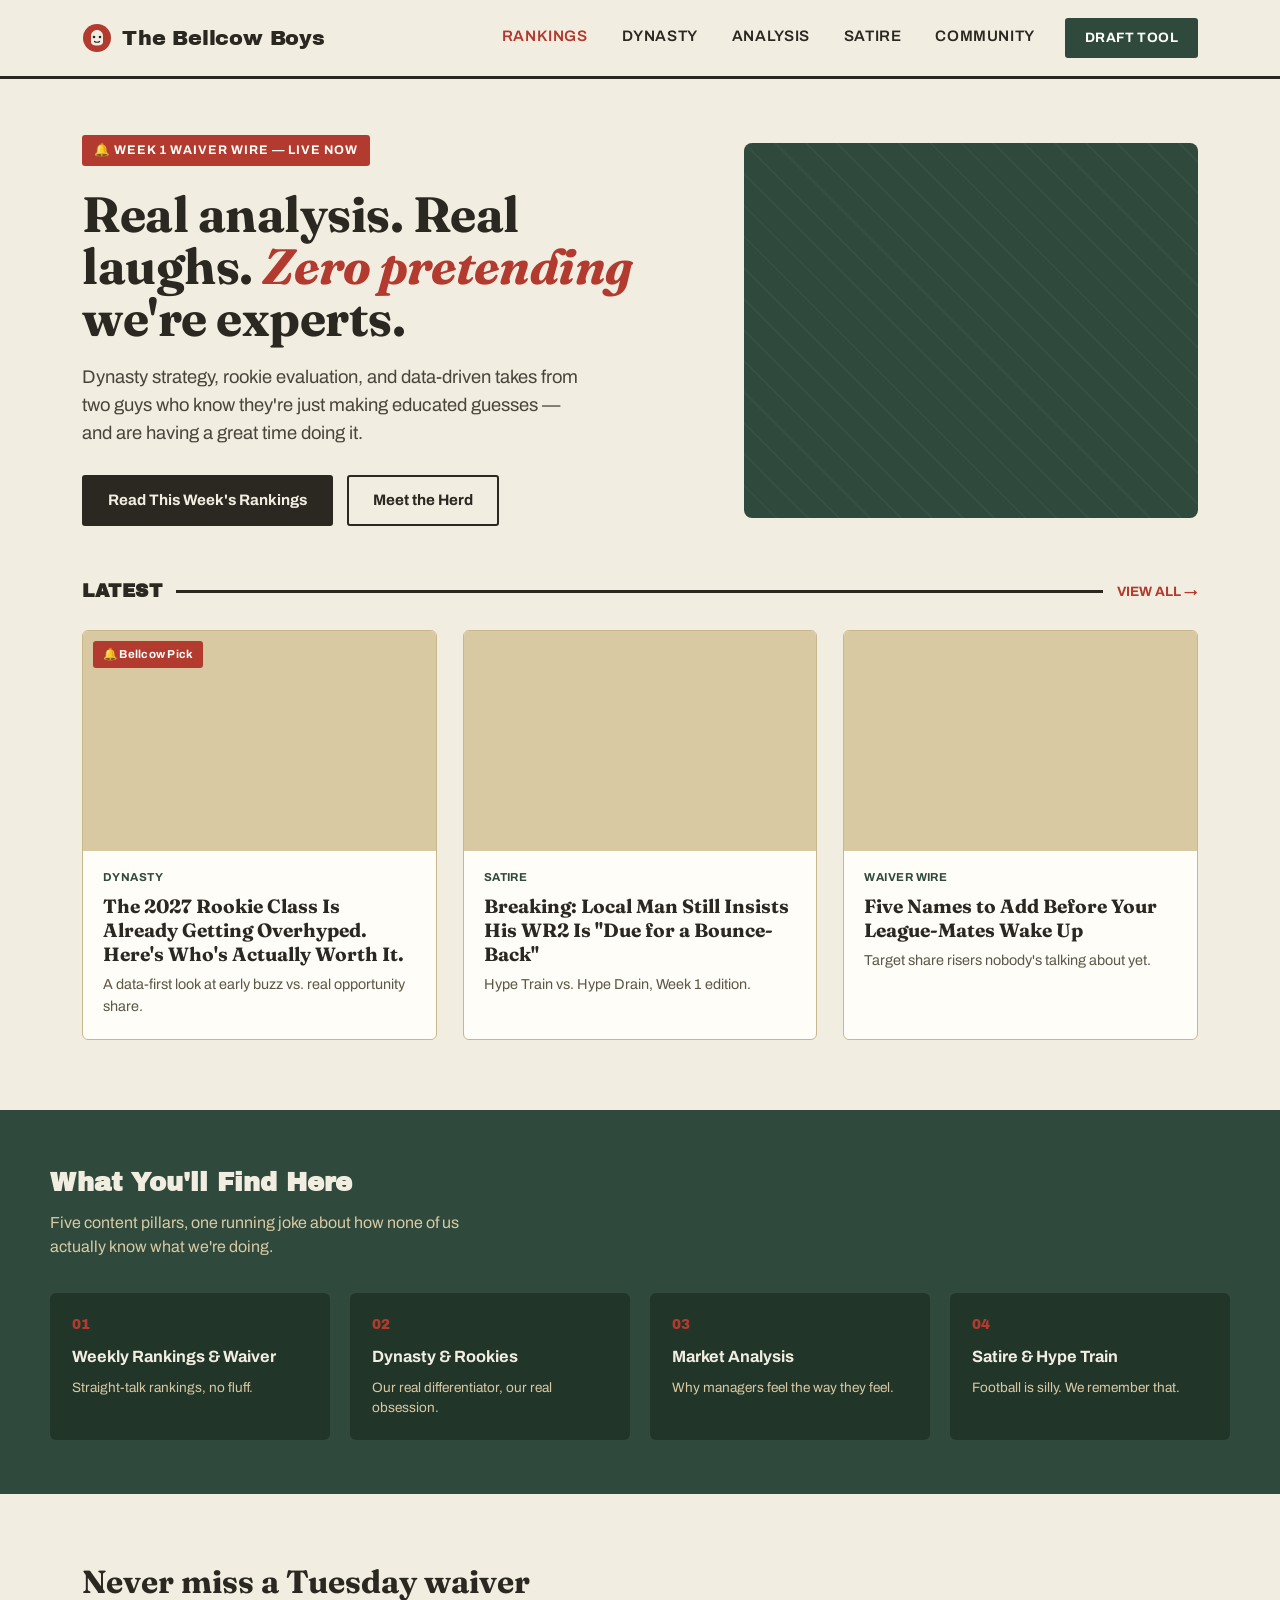
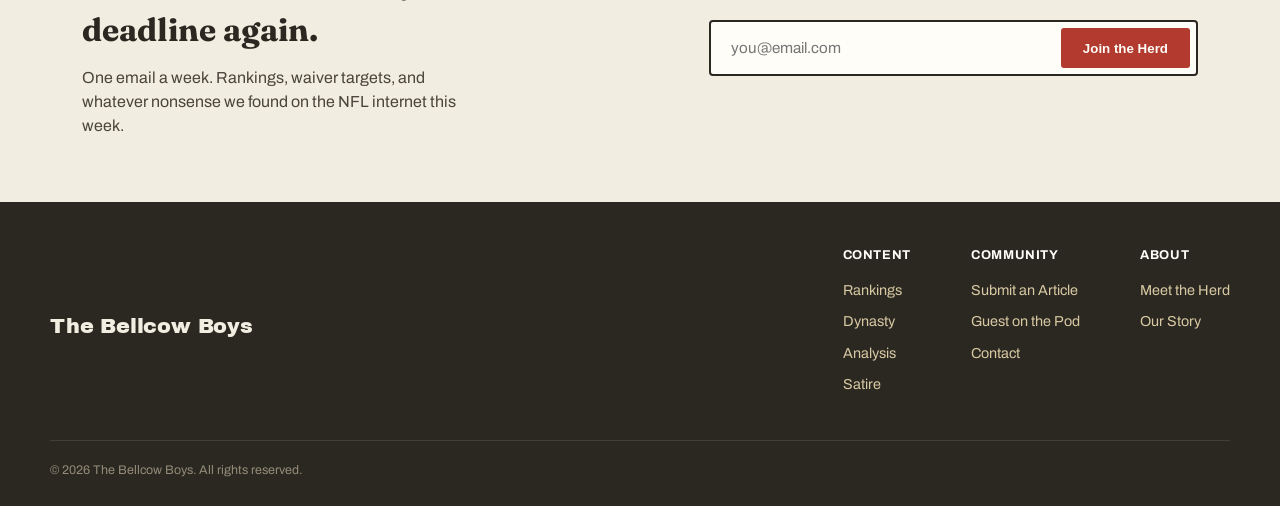
==== index.html @ 6c77ea90 "Add files via upload" ====
<!DOCTYPE html>
<html lang="en">
<head>
<meta charset="UTF-8">
<meta name="viewport" content="width=device-width, initial-scale=1.0">
<title>The Bellcow Boys — Fantasy Football</title>
<meta name="description" content="Dynasty strategy, rookie evaluation, and data-driven fantasy football analysis from The Bellcow Boys.">
<link rel="stylesheet" href="styles.css">
</head>
<body>

<header>
  <div class="nav-wrap">
    <a href="index.html" class="logo">
      <svg width="30" height="30" viewBox="0 0 30 30" fill="none">
        <circle cx="15" cy="15" r="14" fill="#B23A2E"/>
        <path d="M9 13c0-3.5 2.8-6 6-6s6 2.5 6 6v6c0 2-1.8 3.5-6 3.5s-6-1.5-6-3.5v-6z" fill="#F2EDE1"/>
        <circle cx="12" cy="14" r="1.3" fill="#2B2822"/>
        <circle cx="18" cy="14" r="1.3" fill="#2B2822"/>
        <path d="M12.5 18.5c1 1 4 1 5 0" stroke="#2B2822" stroke-width="1.2" stroke-linecap="round"/>
      </svg>
      The Bellcow Boys
    </a>
    <div class="nav-right">
      <nav class="links">
        <a href="#" class="active">Rankings</a>
        <a href="#">Dynasty</a>
        <a href="#">Analysis</a>
        <a href="#">Satire</a>
        <a href="#">Community</a>
      </nav>
      <a href="#" class="nav-cta">Draft Tool</a>
    </div>
  </div>
</header>

<section class="hero">
  <div>
    <span class="hero-eyebrow">🔔 Week 1 Waiver Wire — Live Now</span>
    <h1>Real analysis. Real laughs. <em>Zero pretending</em> we're experts.</h1>
    <p>Dynasty strategy, rookie evaluation, and data-driven takes from two guys who know they're just making educated guesses — and are having a great time doing it.</p>
    <div class="hero-actions">
      <a href="article.html" class="btn-primary">Read This Week's Rankings</a>
      <a href="#" class="btn-secondary">Meet the Herd</a>
    </div>
  </div>
  <div class="hero-art"></div>
</section>

<div class="section-label">
  <h2>Latest</h2>
  <div class="rule"></div>
  <a href="#" class="viewall">View All →</a>
</div>

<div class="grid">
  <a class="card" href="article.html">
    <div class="card-thumb pick"></div>
    <div class="card-body">
      <span class="card-tag">Dynasty</span>
      <h3>The 2027 Rookie Class Is Already Getting Overhyped. Here's Who's Actually Worth It.</h3>
      <p>A data-first look at early buzz vs. real opportunity share.</p>
    </div>
  </a>
  <a class="card" href="#">
    <div class="card-thumb"></div>
    <div class="card-body">
      <span class="card-tag">Satire</span>
      <h3>Breaking: Local Man Still Insists His WR2 Is "Due for a Bounce-Back"</h3>
      <p>Hype Train vs. Hype Drain, Week 1 edition.</p>
    </div>
  </a>
  <a class="card" href="#">
    <div class="card-thumb"></div>
    <div class="card-body">
      <span class="card-tag">Waiver Wire</span>
      <h3>Five Names to Add Before Your League-Mates Wake Up</h3>
      <p>Target share risers nobody's talking about yet.</p>
    </div>
  </a>
</div>

<section class="pillars">
  <div class="pillars-inner">
    <h2>What You'll Find Here</h2>
    <p>Five content pillars, one running joke about how none of us actually know what we're doing.</p>
    <div class="pillar-row">
      <div class="pillar">
        <div class="num">01</div>
        <h4>Weekly Rankings & Waiver</h4>
        <p>Straight-talk rankings, no fluff.</p>
      </div>
      <div class="pillar">
        <div class="num">02</div>
        <h4>Dynasty & Rookies</h4>
        <p>Our real differentiator, our real obsession.</p>
      </div>
      <div class="pillar">
        <div class="num">03</div>
        <h4>Market Analysis</h4>
        <p>Why managers feel the way they feel.</p>
      </div>
      <div class="pillar">
        <div class="num">04</div>
        <h4>Satire & Hype Train</h4>
        <p>Football is silly. We remember that.</p>
      </div>
    </div>
  </div>
</section>

<section class="newsletter">
  <div>
    <h2>Never miss a Tuesday waiver deadline again.</h2>
    <p>One email a week. Rankings, waiver targets, and whatever nonsense we found on the NFL internet this week.</p>
  </div>
  <form class="newsletter-form">
    <input type="email" placeholder="you@email.com" />
    <button type="submit">Join the Herd</button>
  </form>
</section>

<footer>
  <div class="footer-inner">
    <div class="logo">The Bellcow Boys</div>
    <div class="footer-cols">
      <div class="footer-col">
        <h5>Content</h5>
        <a href="#">Rankings</a>
        <a href="#">Dynasty</a>
        <a href="#">Analysis</a>
        <a href="#">Satire</a>
      </div>
      <div class="footer-col">
        <h5>Community</h5>
        <a href="#">Submit an Article</a>
        <a href="#">Guest on the Pod</a>
        <a href="#">Contact</a>
      </div>
      <div class="footer-col">
        <h5>About</h5>
        <a href="#">Meet the Herd</a>
        <a href="#">Our Story</a>
      </div>
    </div>
  </div>
  <div class="footer-bottom">© 2026 The Bellcow Boys. All rights reserved.</div>
</footer>

</body>
</html>
---- styles.css ----
@import url('https://fonts.googleapis.com/css2?family=Archivo+Black&family=Archivo:wght@400;500;600;700&family=Fraunces:opsz,wght@9..144,500;9..144,700&display=swap');

:root {
  --cream: #F2EDE1;
  --cream-dim: #EAE2D0;
  --barn-red: #B23A2E;
  --barn-red-dark: #8E2E24;
  --forest: #2F4A3C;
  --forest-dark: #223529;
  --charcoal: #2B2822;
  --tan: #D8C9A3;
  --tan-line: #C9B78C;
  --white: #FFFDF8;

  --font-display: 'Archivo Black', sans-serif;
  --font-serif: 'Fraunces', serif;
  --font-body: 'Archivo', sans-serif;
}

* { box-sizing: border-box; margin: 0; padding: 0; }

body {
  background: var(--cream);
  color: var(--charcoal);
  font-family: var(--font-body);
  line-height: 1.5;
}

a { color: inherit; text-decoration: none; }

/* ---------- NAV (shared across every page) ---------- */
header {
  background: var(--cream);
  border-bottom: 3px solid var(--charcoal);
  position: sticky;
  top: 0;
  z-index: 100;
}
.nav-wrap {
  max-width: 1180px;
  margin: 0 auto;
  padding: 18px 32px;
  display: flex;
  align-items: center;
  justify-content: space-between;
}
.logo {
  display: flex;
  align-items: center;
  gap: 10px;
  font-family: var(--font-display);
  font-size: 1.3rem;
  letter-spacing: -0.01em;
  color: var(--charcoal);
}
.logo svg { flex-shrink: 0; }
nav.links {
  display: flex;
  gap: 34px;
  font-weight: 600;
  font-size: 0.95rem;
  text-transform: uppercase;
  letter-spacing: 0.04em;
}
nav.links a {
  position: relative;
  padding-bottom: 4px;
  transition: color .15s ease;
}
nav.links a:hover { color: var(--barn-red); }
nav.links a.active { color: var(--barn-red); }
.nav-cta {
  background: var(--forest);
  color: var(--white);
  padding: 10px 20px;
  border-radius: 3px;
  font-weight: 700;
  font-size: 0.85rem;
  text-transform: uppercase;
  letter-spacing: 0.03em;
}
.nav-right { display: flex; align-items: center; gap: 30px; }

/* ---------- HERO (homepage only) ---------- */
.hero {
  max-width: 1180px;
  margin: 0 auto;
  padding: 56px 32px 40px;
  display: grid;
  grid-template-columns: 1.15fr 0.85fr;
  gap: 48px;
  align-items: center;
}
.hero-eyebrow {
  display: inline-flex;
  align-items: center;
  gap: 8px;
  background: var(--barn-red);
  color: var(--white);
  font-size: 0.78rem;
  font-weight: 700;
  text-transform: uppercase;
  letter-spacing: 0.08em;
  padding: 6px 12px;
  border-radius: 3px;
  margin-bottom: 22px;
}
.hero h1 {
  font-family: var(--font-serif);
  font-weight: 700;
  font-size: 3.1rem;
  line-height: 1.05;
  letter-spacing: -0.01em;
  color: var(--charcoal);
  margin-bottom: 20px;
}
.hero h1 em { font-style: italic; color: var(--barn-red); }
.hero p {
  font-size: 1.15rem;
  color: #4A453B;
  max-width: 46ch;
  margin-bottom: 28px;
}
.hero-actions { display: flex; gap: 14px; }
.btn-primary {
  background: var(--charcoal);
  color: var(--cream);
  padding: 14px 26px;
  border-radius: 3px;
  font-weight: 700;
  font-size: 0.95rem;
}
.btn-secondary {
  border: 2px solid var(--charcoal);
  padding: 12px 24px;
  border-radius: 3px;
  font-weight: 700;
  font-size: 0.95rem;
}
.hero-art {
  background: var(--forest);
  border-radius: 8px;
  aspect-ratio: 4/3.3;
  display: flex;
  align-items: center;
  justify-content: center;
  position: relative;
  overflow: hidden;
}
.hero-art::before {
  content: "";
  position: absolute;
  inset: 0;
  background: repeating-linear-gradient(45deg, rgba(255,255,255,0.03) 0 2px, transparent 2px 22px);
}

/* ---------- SECTION LABEL ---------- */
.section-label {
  max-width: 1180px;
  margin: 0 auto;
  padding: 0 32px;
  display: flex;
  align-items: center;
  gap: 14px;
  margin-top: 12px;
}
.section-label h2 {
  font-family: var(--font-display);
  font-size: 1.15rem;
  text-transform: uppercase;
  letter-spacing: 0.03em;
  white-space: nowrap;
}
.section-label .rule { height: 3px; background: var(--charcoal); width: 100%; }
.section-label a.viewall {
  font-size: 0.85rem;
  font-weight: 700;
  text-transform: uppercase;
  color: var(--barn-red);
  white-space: nowrap;
}

/* ---------- CARD GRID (homepage + category pages) ---------- */
.grid {
  max-width: 1180px;
  margin: 0 auto;
  padding: 24px 32px 20px;
  display: grid;
  grid-template-columns: repeat(3, 1fr);
  gap: 26px;
}
.card {
  background: var(--white);
  border: 1px solid var(--tan-line);
  border-radius: 6px;
  overflow: hidden;
  display: flex;
  flex-direction: column;
  transition: transform .15s ease, box-shadow .15s ease;
}
.card:hover { transform: translateY(-3px); box-shadow: 0 8px 22px rgba(43,40,34,0.08); }
.card-thumb { background: var(--tan); aspect-ratio: 16/10; position: relative; }
.card-thumb.pick::after {
  content: "🔔 Bellcow Pick";
  position: absolute;
  top: 10px;
  left: 10px;
  background: var(--barn-red);
  color: var(--white);
  font-size: 0.72rem;
  font-weight: 700;
  padding: 5px 10px;
  border-radius: 3px;
  letter-spacing: 0.02em;
}
.card-body { padding: 18px 20px 22px; }
.card-tag {
  font-size: 0.72rem;
  font-weight: 700;
  text-transform: uppercase;
  color: var(--forest);
  letter-spacing: 0.04em;
  margin-bottom: 8px;
  display: block;
}
.card h3 { font-family: var(--font-serif); font-size: 1.2rem; font-weight: 700; line-height: 1.25; margin-bottom: 8px; }
.card p { font-size: 0.9rem; color: #5C5748; }

/* ---------- PILLAR STRIP (homepage only) ---------- */
.pillars { background: var(--forest); margin-top: 50px; padding: 54px 32px; }
.pillars-inner { max-width: 1180px; margin: 0 auto; }
.pillars-inner h2 { font-family: var(--font-display); color: var(--cream); font-size: 1.6rem; margin-bottom: 8px; }
.pillars-inner > p { color: var(--tan); max-width: 50ch; margin-bottom: 34px; }
.pillar-row { display: grid; grid-template-columns: repeat(4, 1fr); gap: 20px; }
.pillar { background: var(--forest-dark); border-radius: 6px; padding: 22px; color: var(--cream); }
.pillar .num { font-family: var(--font-display); color: var(--barn-red); font-size: 0.85rem; margin-bottom: 10px; }
.pillar h4 { font-size: 1.02rem; margin-bottom: 8px; }
.pillar p { font-size: 0.85rem; color: var(--tan); }

/* ---------- NEWSLETTER (shared, homepage + article footer) ---------- */
.newsletter {
  max-width: 1180px;
  margin: 0 auto;
  padding: 64px 32px;
  display: grid;
  grid-template-columns: 1.2fr 1fr;
  gap: 40px;
  align-items: center;
}
.newsletter h2 { font-family: var(--font-serif); font-size: 2rem; margin-bottom: 12px; }
.newsletter p { color: #4A453B; max-width: 42ch; }
.newsletter-form {
  display: flex;
  gap: 10px;
  background: var(--white);
  border: 2px solid var(--charcoal);
  border-radius: 4px;
  padding: 6px;
}
.newsletter-form input { flex: 1; border: none; background: transparent; padding: 12px 14px; font-family: var(--font-body); font-size: 0.95rem; outline: none; }
.newsletter-form button { background: var(--barn-red); color: var(--white); border: none; border-radius: 3px; padding: 12px 22px; font-weight: 700; cursor: pointer; }

/* ---------- FOOTER (shared across every page) ---------- */
footer { background: var(--charcoal); color: var(--tan); padding: 44px 32px 26px; }
.footer-inner { max-width: 1180px; margin: 0 auto; display: flex; justify-content: space-between; flex-wrap: wrap; gap: 30px; }
.footer-inner .logo { color: var(--cream); }
.footer-cols { display: flex; gap: 60px; }
.footer-col h5 { font-size: 0.8rem; text-transform: uppercase; letter-spacing: 0.05em; color: var(--white); margin-bottom: 14px; }
.footer-col a { display: block; font-size: 0.9rem; margin-bottom: 10px; color: var(--tan); }
.footer-col a:hover { color: var(--cream); }
.footer-bottom { max-width: 1180px; margin: 34px auto 0; padding-top: 20px; border-top: 1px solid #443F34; font-size: 0.78rem; color: #948C78; }

/* ---------- ARTICLE PAGE (new) ---------- */
.article-header {
  max-width: 780px;
  margin: 0 auto;
  padding: 48px 32px 32px;
}
.article-header .card-tag { margin-bottom: 14px; }
.article-header h1 {
  font-family: var(--font-serif);
  font-size: 2.6rem;
  line-height: 1.1;
  font-weight: 700;
  margin-bottom: 18px;
}
.article-header .dek {
  font-size: 1.15rem;
  color: #4A453B;
  margin-bottom: 22px;
}
.byline {
  display: flex;
  align-items: center;
  gap: 12px;
  font-size: 0.88rem;
  color: #5C5748;
  padding-top: 18px;
  border-top: 1px solid var(--tan-line);
}
.byline .avatar {
  width: 34px;
  height: 34px;
  border-radius: 50%;
  background: var(--tan);
  flex-shrink: 0;
}
.byline strong { color: var(--charcoal); }

.article-cover {
  max-width: 900px;
  margin: 0 auto;
  padding: 0 32px 8px;
}
.article-cover .img {
  background: var(--tan);
  aspect-ratio: 16/8;
  border-radius: 6px;
}

.article-body {
  max-width: 700px;
  margin: 0 auto;
  padding: 24px 32px 8px;
  font-family: var(--font-serif);
  font-size: 1.15rem;
  line-height: 1.7;
  color: var(--charcoal);
}
.article-body p { margin-bottom: 22px; }
.article-body h2 {
  font-family: var(--font-display);
  font-size: 1.3rem;
  text-transform: uppercase;
  letter-spacing: 0.02em;
  margin: 38px 0 16px;
  color: var(--charcoal);
}
.article-body blockquote {
  border-left: 4px solid var(--barn-red);
  padding: 4px 0 4px 20px;
  margin: 28px 0;
  font-style: italic;
  color: var(--forest-dark);
}
.article-body ul { margin: 0 0 22px 22px; }
.article-body li { margin-bottom: 8px; }

.article-tags {
  max-width: 700px;
  margin: 0 auto;
  padding: 8px 32px 40px;
  display: flex;
  gap: 10px;
  flex-wrap: wrap;
}
.article-tags a {
  background: var(--tan);
  color: var(--charcoal);
  font-size: 0.8rem;
  font-weight: 600;
  padding: 6px 14px;
  border-radius: 20px;
}
.article-tags a:hover { background: var(--barn-red); color: var(--white); }

@media (max-width: 900px) {
  nav.links { display: none; }
  .hero { grid-template-columns: 1fr; }
  .grid { grid-template-columns: 1fr; }
  .pillar-row { grid-template-columns: repeat(2, 1fr); }
  .newsletter { grid-template-columns: 1fr; }
  .article-header h1 { font-size: 2rem; }
}
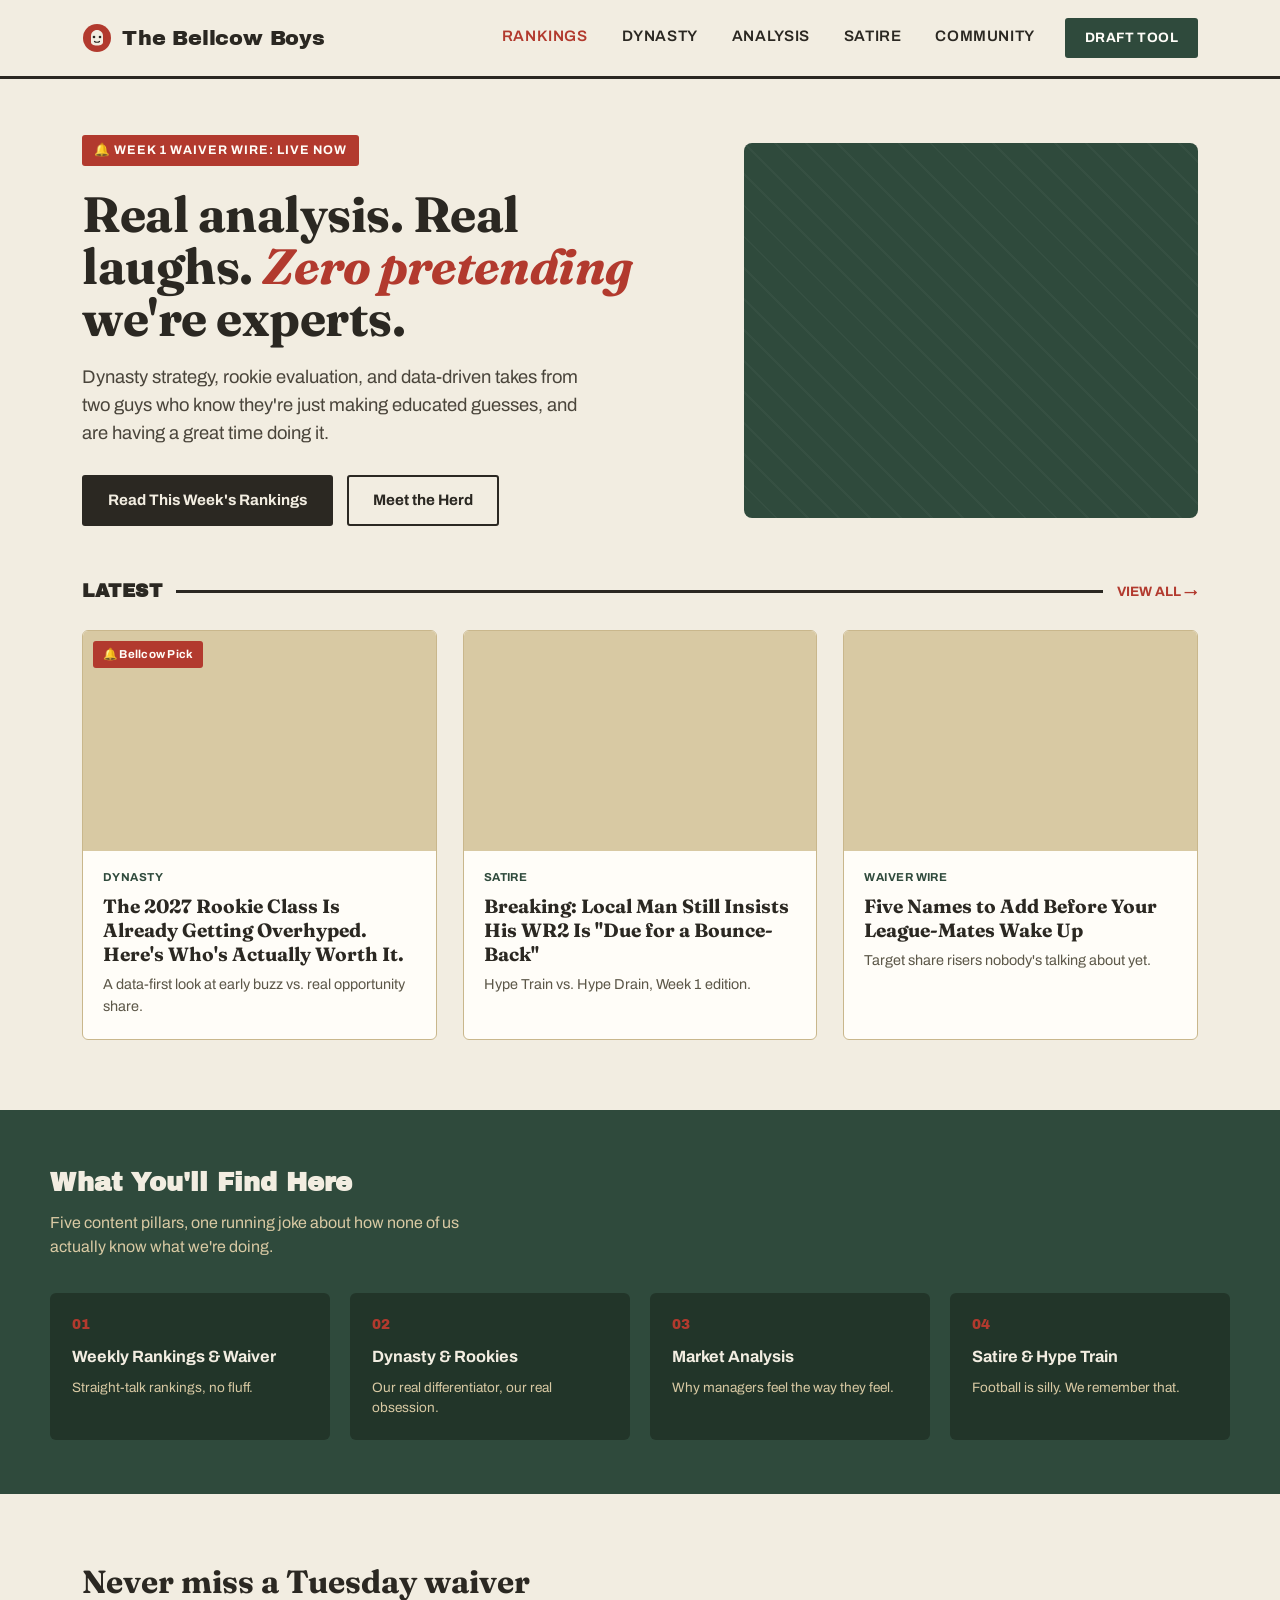
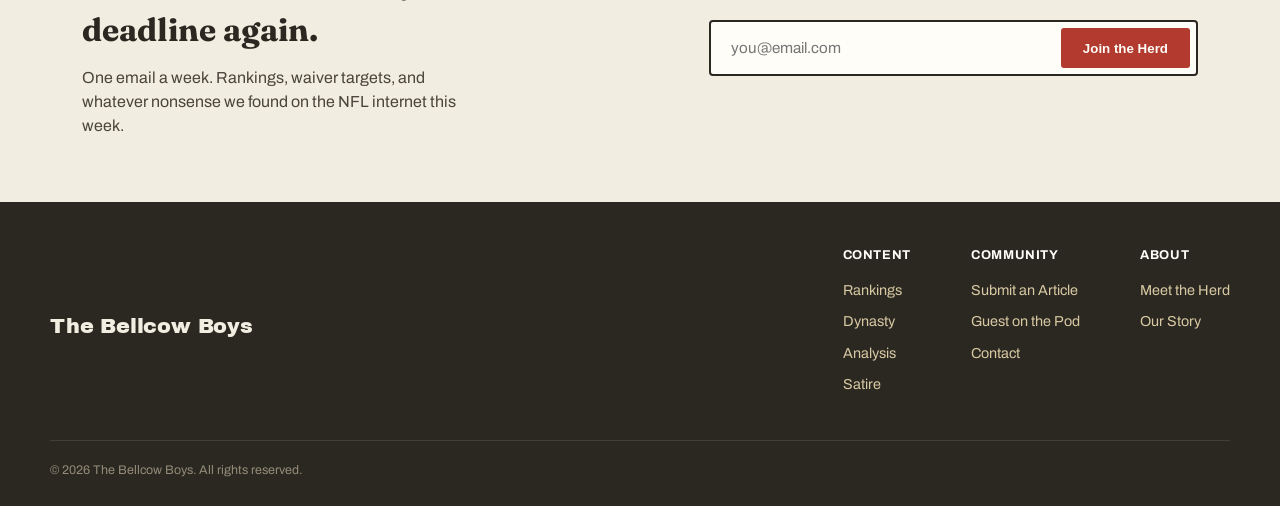
==== commit db2d603b: "Add files via upload" ====
--- a/index.html
+++ b/index.html
@@ -3,7 +3,7 @@
 <head>
 <meta charset="UTF-8">
 <meta name="viewport" content="width=device-width, initial-scale=1.0">
-<title>The Bellcow Boys — Fantasy Football</title>
+<title>The Bellcow Boys | Fantasy Football</title>
 <meta name="description" content="Dynasty strategy, rookie evaluation, and data-driven fantasy football analysis from The Bellcow Boys.">
 <link rel="stylesheet" href="styles.css">
 </head>
@@ -36,9 +36,9 @@
 
 <section class="hero">
   <div>
-    <span class="hero-eyebrow">🔔 Week 1 Waiver Wire — Live Now</span>
+    <span class="hero-eyebrow">🔔 Week 1 Waiver Wire: Live Now</span>
     <h1>Real analysis. Real laughs. <em>Zero pretending</em> we're experts.</h1>
-    <p>Dynasty strategy, rookie evaluation, and data-driven takes from two guys who know they're just making educated guesses — and are having a great time doing it.</p>
+    <p>Dynasty strategy, rookie evaluation, and data-driven takes from two guys who know they're just making educated guesses, and are having a great time doing it.</p>
     <div class="hero-actions">
       <a href="article.html" class="btn-primary">Read This Week's Rankings</a>
       <a href="#" class="btn-secondary">Meet the Herd</a>
